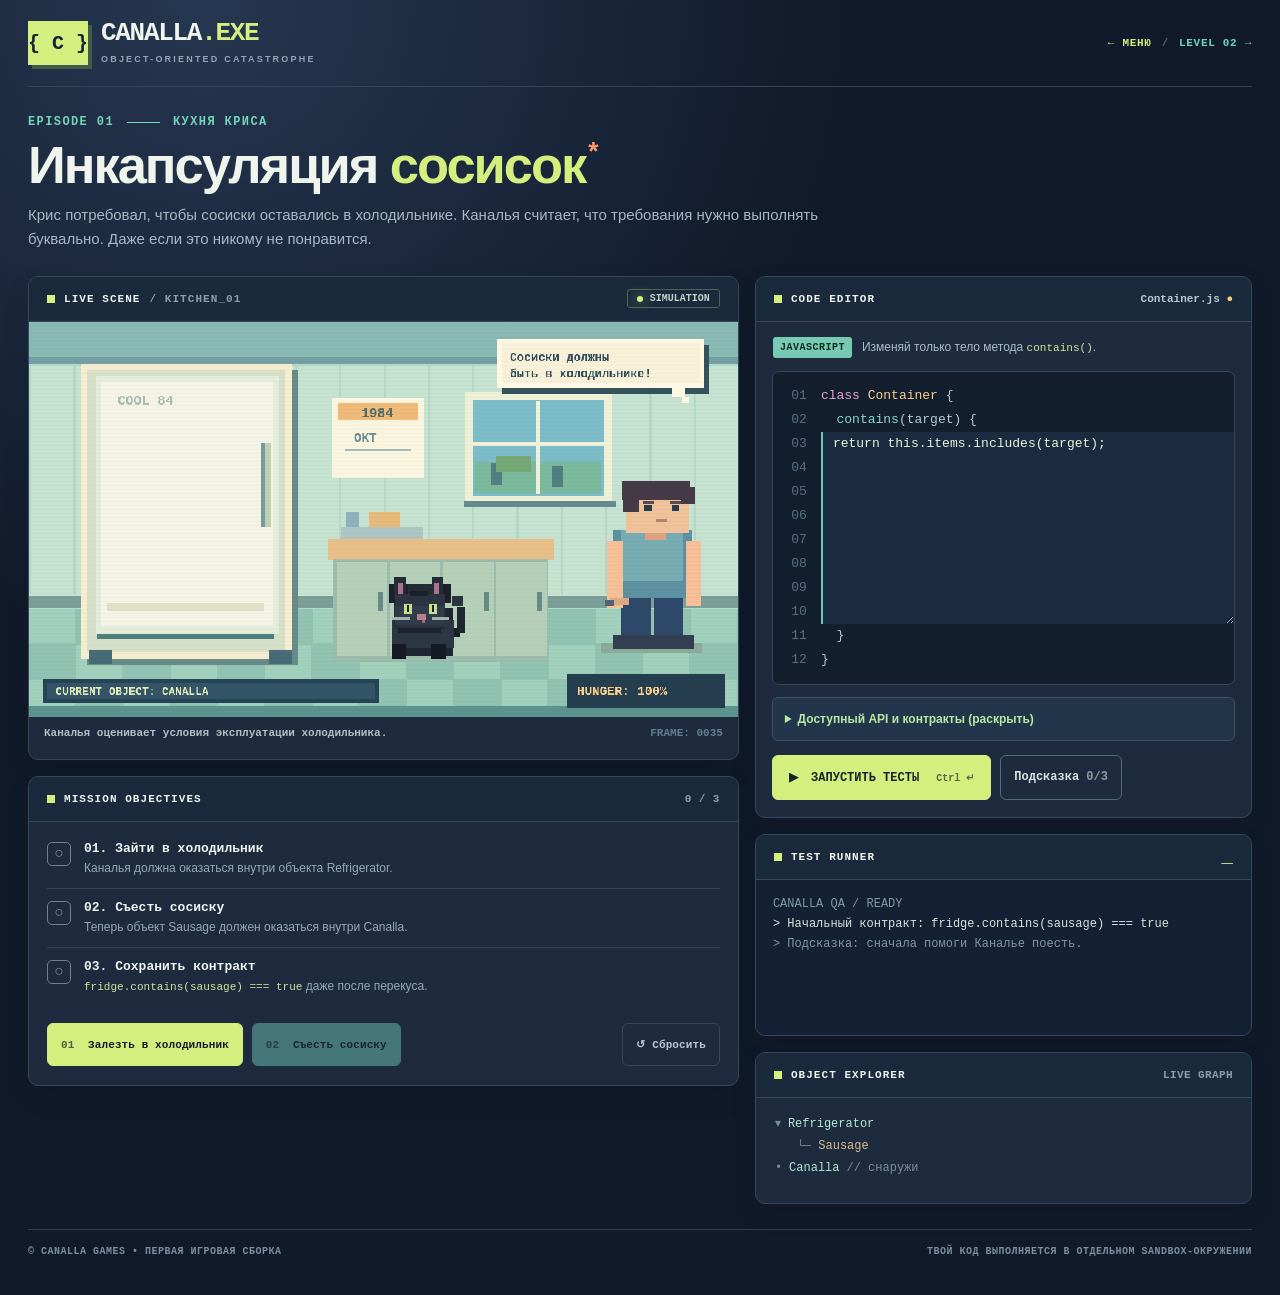
==== level1.html @ acc8ddfc "Move original sausages puzzle to level1.html with main-menu links" ====
<!doctype html>
<html lang="ru">
<head>
  <meta charset="utf-8">
  <meta name="viewport" content="width=device-width, initial-scale=1">
  <meta name="theme-color" content="#131d2d">
  <meta name="description" content="CANALLA.EXE — браузерная головоломка для программистов по вселенной «Ретро Бит». Уровень 01: ООП-сосиски.">
  <title>CANALLA.EXE | 01: Инкапсуляция</title>
  <style>
:root{--bg:#111a2a;--bg2:#182437;--panel:#1e2b3e;--panel2:#233449;--line:#35475c;--txt:#eff5ed;--muted:#91a5b4;--green:#d4ef7d;--teal:#73d4ba;--yellow:#f7cc76;--orange:#ff9a67;--red:#ff7b8b;--dark:#121c2b;--mono:ui-monospace,SFMono-Regular,Consolas,"Liberation Mono",monospace}
*{box-sizing:border-box}html{scroll-behavior:smooth}body{margin:0;background:radial-gradient(circle at 16% 0%,#263751 0%,transparent 38%),var(--bg);color:var(--txt);font-family:Inter,"Segoe UI",Arial,sans-serif;font-size:15px;line-height:1.5}button,textarea{font:inherit}button{cursor:pointer;-webkit-tap-highlight-color:transparent}button:disabled{opacity:.46;cursor:not-allowed}button:focus-visible,textarea:focus-visible{outline:3px solid var(--teal);outline-offset:3px}code{font-family:var(--mono);font-size:.92em;color:#c9e99a}.app-shell{max-width:1530px;margin:auto;padding:0 28px}.topbar{height:87px;display:flex;align-items:center;justify-content:space-between;border-bottom:1px solid #354559;gap:18px}.brand{display:flex;gap:13px;align-items:center}.brand-symbol{display:grid;place-items:center;background:var(--green);color:#172237;font:bold 20px var(--mono);height:44px;min-width:58px;box-shadow:4px 4px 0 #415a4a}.brand-title{font-family:var(--mono);font-size:26px;font-weight:900;letter-spacing:-1.3px;line-height:1}.brand-title span{color:var(--green)}.brand-sub{font-size:9px;letter-spacing:2.2px;color:var(--muted);font-weight:800;margin-top:7px}.top-meta{font:700 11px var(--mono);color:#aebdba;letter-spacing:.7px;white-space:nowrap;display:flex;align-items:center;gap:10px}.build-dot,.live-dot{display:inline-block;border-radius:100%;width:8px;height:8px;background:var(--green);box-shadow:0 0 13px #a5d96a}.meta-divider{color:#526377}.hero{padding:28px 0 25px}.eyebrow{display:flex;align-items:center;gap:13px;font:700 12px var(--mono);letter-spacing:1.4px;color:var(--teal)}.eyebrow-rule{height:1px;width:33px;background:var(--teal)}.hero h1{font-size:clamp(32px,4.1vw,56px);letter-spacing:-2px;line-height:1.04;margin:9px 0 10px;font-weight:900}.hero h1>span:first-child{color:var(--green)}.accent-star{font-size:.5em;color:var(--orange);vertical-align:top;margin-left:3px}.hero p{color:#a8b8c6;max-width:840px;margin:0;line-height:1.6}.play-layout{display:grid;grid-template-columns:minmax(0,1.43fr) minmax(380px,1fr);gap:16px;align-items:start}.left-stack,.right-stack{display:flex;flex-direction:column;gap:16px;min-width:0}.panel{background:var(--panel);border:1px solid var(--line);border-radius:10px;overflow:hidden;box-shadow:0 10px 30px #00000012}.panel-bar{height:45px;display:flex;align-items:center;justify-content:space-between;padding:0 18px;border-bottom:1px solid var(--line);background:#1a293c;gap:12px}.panel-title{font:800 11px var(--mono);letter-spacing:1.05px;display:flex;align-items:center;gap:9px;white-space:nowrap}.panel-square{width:8px;height:8px;background:var(--green);display:inline-block}.subtle,.small-label{color:#8d9eaf}.small-label{font:700 11px var(--mono);letter-spacing:.4px}.pill{display:inline-flex;align-items:center;gap:7px;border:1px solid #4c655b;padding:3px 9px;color:#b9d5c9;border-radius:3px;font:700 10px var(--mono)}.live-dot{height:6px;width:6px}.canvas-wrap{background:#b5d9cc;line-height:0;position:relative}.canvas-wrap:before{content:"";pointer-events:none;position:absolute;inset:0;background:repeating-linear-gradient(to bottom,transparent 0,transparent 3px,#0000000a 4px);z-index:1}canvas{display:block;width:100%;height:auto;image-rendering:pixelated}.scene-caption{padding:10px 15px;font:600 11px var(--mono);color:#afc1c1;display:flex;justify-content:space-between;gap:15px;min-height:42px}.frame-counter{color:#607e92;white-space:nowrap}.objective-list{padding:8px 18px 0}.objective{display:flex;gap:13px;border-bottom:1px solid #334155;padding:11px 0;align-items:flex-start}.objective:last-child{border-bottom:0}.objective .status-icon{display:grid;place-items:center;border:1px solid #6e8091;width:24px;height:24px;border-radius:5px;flex-shrink:0;color:#7c90a1;line-height:1;font:800 16px var(--mono);margin-top:1px}.objective.done .status-icon{background:var(--green);border-color:var(--green);color:#162433}.objective>div{display:flex;flex-direction:column;gap:3px}.objective b{font:800 13px var(--mono);color:#edf3ee}.objective.done b{color:var(--green)}.objective span:last-child{font-size:12px;color:#93a9b8}.actions{padding:17px 18px 19px;display:flex;flex-wrap:wrap;gap:9px}.action{border-radius:6px;border:1px solid var(--line);padding:12px 13px;font:800 11px var(--mono);letter-spacing:.1px;min-height:43px}.action span{opacity:.67;margin-right:7px}.action.primary{background:var(--green);color:var(--dark);border-color:var(--green)}.action.secondary{background:#74cfbf;color:var(--dark);border-color:#74cfbf}.action.ghost{color:#bac7d0;background:transparent;margin-left:auto}.action:not(:disabled):hover,.run-button:hover{filter:brightness(1.08)}.editor-intro{padding:15px 17px 13px;display:flex;align-items:center;gap:10px;color:#a9bdc9;font-size:12px}.chip{font:900 10px var(--mono);letter-spacing:.5px;color:#102b24;background:#77cbb2;padding:5px 7px;border-radius:3px;white-space:nowrap}.file-tab{font:700 11px var(--mono);color:#b4ccd0;white-space:nowrap}.file-tab span{color:var(--yellow)}.code-shell{background:#131e2f;margin:0 16px 12px;border:1px solid #34475e;border-radius:7px;padding:12px 0;overflow:auto;font:13px/24px var(--mono);min-width:0}.code-line{white-space:pre;min-height:24px;display:flex}.ln{width:48px;flex-shrink:0;padding:0 14px 0 10px;text-align:right;color:#577087;user-select:none}.code-line.muted{color:#b4c9d5}.keyword{color:#e8a3d7}.type{color:#f7d08f}.function{color:#84d9ce}.input-row{display:flex;min-height:192px}.gutter{width:48px;flex-shrink:0;display:flex;flex-direction:column;text-align:right;padding:0 14px 0 10px;color:#577087;user-select:none}.gutter span{height:24px}.input-row textarea{background:#1b2b40;border:0;border-left:2px solid #74c4b0;border-radius:0;resize:vertical;display:block;flex:1;min-width:0;min-height:192px;height:192px;color:#e5f6db;outline:0;padding:0 10px;font:13px/24px var(--mono);white-space:pre;tab-size:2}.input-row textarea:focus{background:#1d3146;outline:0}.api-note{margin:0 16px;padding:12px;display:flex;gap:11px;border:1px solid #3b5267;border-radius:6px;background:#23354a;color:#acc2cd;font-size:12px}.api-icon{background:#6fabb0;color:#112436;border-radius:100%;height:18px;width:18px;display:grid;place-items:center;flex-shrink:0;font:900 13px var(--mono)}.editor-actions{display:flex;gap:9px;margin:14px 16px 17px}.run-button{background:var(--green);border:1px solid var(--green);padding:12px 16px;border-radius:6px;color:#172329;font:900 12px var(--mono);min-height:45px}.run-button>span:first-child{margin-right:6px}.keyboard-hint{font-size:10px;opacity:.65;margin-left:10px}.hint-button{background:transparent;border:1px solid #526c7f;padding:12px 13px;border-radius:6px;color:#d7e4e5;font:700 12px var(--mono);min-height:45px}.hint-button span{opacity:.6}.hint-message{padding:12px 14px;margin:0 16px 16px;background:#334153;border-left:3px solid var(--yellow);font-size:12px;color:#f0d5a6}.hint-message[hidden]{display:none}.terminal-output{background:#142034;min-height:155px;max-height:275px;overflow-y:auto;padding:14px 17px;font:12px/1.7 var(--mono);color:#d7e4dc}.terminal-line{overflow-wrap:anywhere}.terminal-line.dim{color:#7f97a8}.terminal-line.ok{color:#b5ec9f}.terminal-line.fail{color:#ffabb1}.terminal-line.warn{color:#edcd83}.terminal-cursor{color:var(--green);font:900 19px var(--mono);animation:blink 1s steps(1) infinite}@keyframes blink{50%{opacity:0}}.tree-content{padding:15px 19px 18px;min-height:105px;font:12px/1.85 var(--mono);color:#cfdece}.tree-node{display:flex;gap:7px}.tree-node.indent-1{padding-left:22px}.tree-node.indent-2{padding-left:44px}.tree-edge{color:#728ba0}.tree-label{color:#b1ead0}.tree-value{color:#dbbb90}.tree-comment{color:#778e9f}.footer{border-top:1px solid #304158;margin:25px 0 38px;padding-top:16px;color:#7890a1;display:flex;justify-content:space-between;gap:16px;font:700 10px var(--mono);letter-spacing:.5px}.win-layer{position:fixed;z-index:30;inset:0;display:grid;place-items:center;padding:20px;background:#0c1523db;backdrop-filter:blur(5px)}.win-layer[hidden]{display:none}.win-card{background:#233749;border:2px solid var(--green);box-shadow:13px 13px 0 #101b29;width:min(520px,100%);padding:26px;color:#f2f7ef}.win-kicker{font:900 11px var(--mono);color:#c7ee89;letter-spacing:2px}.win-cat{text-align:center;font:900 45px var(--mono);color:var(--yellow);margin-top:7px}.win-card h2{font-size:clamp(24px,5vw,34px);letter-spacing:-1px;line-height:1.14;margin:8px 0}.win-card p{color:#b3c8cd}.quote{padding:14px;background:#142739;border-left:4px solid var(--yellow);font-size:13px;line-height:1.9}.quote span{color:var(--green);font-weight:900}.win-actions{display:flex;gap:10px;flex-wrap:wrap;margin-top:19px}.next-note{font:11px var(--mono);color:#8fa4b0;margin-top:18px}
@media(max-width:1040px){.play-layout{grid-template-columns:minmax(0,1fr)}.app-shell{max-width:880px}.hero{padding:25px 0}.footer{flex-direction:column;gap:7px}}@media(max-width:560px){.app-shell{padding:0 11px}.topbar{height:75px}.brand-symbol{height:38px;min-width:46px;font-size:15px}.brand-title{font-size:21px}.brand-sub{font-size:7px;letter-spacing:1.2px}.top-meta{font-size:9px;letter-spacing:0}.top-meta .meta-divider{display:none}.top-meta{max-width:73px;white-space:normal;line-height:1.4}.hero h1{letter-spacing:-1px}.hero p{font-size:13px}.hero{padding:24px 5px 22px}.panel-bar{padding:0 11px}.panel-title{font-size:10px;gap:7px}.pill{font-size:9px}.scene-caption{font-size:10px}.frame-counter{display:none}.actions{padding:13px;gap:8px}.action{font-size:10px;padding:12px 11px}.action.ghost{margin-left:0}.objective-list{padding:6px 13px 0}.objective b{font-size:12px}.objective span:last-child{font-size:11px}.editor-intro{align-items:flex-start}.code-shell{margin:0 10px 12px;font-size:12px}.input-row textarea{font-size:12px}.ln,.gutter{width:35px;padding-right:8px}.api-note{margin:0 10px}.editor-actions{margin:12px 10px 15px;flex-wrap:wrap}.keyboard-hint{display:none}.run-button{flex:1}.terminal-output{font-size:11px}.win-card{padding:20px}.footer{font-size:9px}}

</style>
  
</head>
<body>
  <div class="app-shell">
    <header class="topbar">
      <div class="brand">
        <span class="brand-symbol" aria-hidden="true">{ C }</span>
        <div><div class="brand-title">CANALLA<span>.EXE</span></div><div class="brand-sub">OBJECT-ORIENTED CATASTROPHE</div></div>
      </div>
      <div class="top-meta"><a href="./index.html" style="color:#d4ef7d;text-decoration:none">← МЕНЮ</a><span class="meta-divider">/</span><a href="./level2.html" style="color:#73d4ba;text-decoration:none">LEVEL 02 →</a></div>
    </header>

    <main>
      <section class="hero" aria-label="Вводная информация">
        <div class="eyebrow"><span>EPISODE 01</span><span class="eyebrow-rule"></span><span>КУХНЯ КРИСА</span></div>
        <h1>Инкапсуляция <span>сосисок</span><span class="accent-star">*</span></h1>
        <p>Крис потребовал, чтобы сосиски оставались в холодильнике. Каналья считает, что требования нужно выполнять буквально. Даже если это никому не понравится.</p>
      </section>

      <div class="play-layout">
        <div class="left-stack">
          <section class="panel scene-panel" aria-labelledby="scene-title">
            <div class="panel-bar">
              <div class="panel-title" id="scene-title"><span class="panel-square"></span> LIVE SCENE <span class="subtle">/ KITCHEN_01</span></div>
              <span class="pill"><span class="live-dot"></span> SIMULATION</span>
            </div>
            <div class="canvas-wrap"><canvas id="scene" width="960" height="535" role="img" aria-label="Пиксельная сцена кухни. Слева холодильник с сосисками, Каналья и Крис. Управляйте событиями кнопками под сценой."></canvas></div>
            <div class="scene-caption"><span id="scene-status">Каналья оценивает условия эксплуатации холодильника.</span><span class="frame-counter">FRAME: <span id="frame-number">0001</span></span></div>
          </section>

          <section class="panel objectives" aria-labelledby="goal-title">
            <div class="panel-bar"><div class="panel-title" id="goal-title"><span class="panel-square"></span> MISSION OBJECTIVES</div><span class="small-label">0 / 3</span></div>
            <div class="objective-list">
              <div class="objective" id="objective-enter"><span class="status-icon" aria-hidden="true">○</span><div><b>01. Зайти в холодильник</b><span>Каналья должна оказаться внутри объекта Refrigerator.</span></div></div>
              <div class="objective" id="objective-eat"><span class="status-icon" aria-hidden="true">○</span><div><b>02. Съесть сосиску</b><span>Теперь объект Sausage должен оказаться внутри Canalla.</span></div></div>
              <div class="objective" id="objective-code"><span class="status-icon" aria-hidden="true">○</span><div><b>03. Сохранить контракт</b><span><code>fridge.contains(sausage) === true</code> даже после перекуса.</span></div></div>
            </div>
            <div class="actions">
              <button class="action primary" id="enter-btn" type="button"><span>01</span> Залезть в холодильник</button>
              <button class="action secondary" id="eat-btn" type="button" disabled><span>02</span> Съесть сосиску</button>
              <button class="action ghost" id="restart-btn" type="button" aria-label="Начать уровень заново">↺ Сбросить</button>
            </div>
          </section>
        </div>

        <div class="right-stack">
          <section class="panel editor-panel" aria-labelledby="editor-title">
            <div class="panel-bar"><div class="panel-title" id="editor-title"><span class="panel-square"></span> CODE EDITOR</div><div class="file-tab">Container.js <span>●</span></div></div>
            <div class="editor-intro"><span class="chip">JAVASCRIPT</span><span>Изменяй только тело метода <code>contains()</code>.</span></div>
            <div class="code-shell" aria-label="Редактор JavaScript">
              <div class="code-line muted"><span class="ln">01</span><span><span class="keyword">class</span> <span class="type">Container</span> {</span></div>
              <div class="code-line muted"><span class="ln">02</span><span>  <span class="function">contains</span>(target) {</span></div>
              <div class="input-row"><div class="gutter" aria-hidden="true"><span>03</span><span>04</span><span>05</span><span>06</span><span>07</span><span>08</span><span>09</span><span>10</span></div><textarea id="code-input" spellcheck="false" autocorrect="off" autocapitalize="off" autocomplete="off" aria-label="Тело метода contains">return this.items.includes(target);</textarea></div>
              <div class="code-line muted"><span class="ln">11</span><span>  }</span></div>
              <div class="code-line muted"><span class="ln">12</span><span>}</span></div>
            </div>
            <details class="api-note" style="display:block"><summary style="cursor:pointer;color:#b9eaa5;font-weight:800">Доступный API и контракты (раскрыть)</summary><p>У каждого объекта есть массив <code>this.items</code>. Каждый вложенный объект тоже поддерживает <code>contains(target)</code>. Прямой <code>includes()</code> проверяет только непосредственные элементы.</p></details>
            <div class="editor-actions">
              <button class="run-button" id="run-btn" type="button"><span aria-hidden="true">▶</span> ЗАПУСТИТЬ ТЕСТЫ <span class="keyboard-hint">Ctrl ↵</span></button>
              <button class="hint-button" id="hint-btn" type="button">Подсказка <span id="hint-count">0/3</span></button>
            </div>
            <div id="hint" class="hint-message" hidden role="status"></div>
          </section>

          <section class="panel terminal-panel" aria-labelledby="terminal-title">
            <div class="panel-bar"><div class="panel-title" id="terminal-title"><span class="panel-square"></span> TEST RUNNER</div><span class="terminal-cursor">_</span></div>
            <div class="terminal-output" id="terminal-output" role="log" aria-live="polite" aria-atomic="false">
              <div class="terminal-line dim">CANALLA QA / READY</div>
              <div class="terminal-line">&gt; Жду, когда человек наконец запустит тесты.</div>
              <div class="terminal-line dim">&gt; P.S. Каналья не признаёт багов. Только особенности реализации.</div>
            </div>
          </section>

          <section class="panel tree-panel" aria-labelledby="tree-title">
            <div class="panel-bar"><div class="panel-title" id="tree-title"><span class="panel-square"></span> OBJECT EXPLORER</div><span class="small-label">LIVE GRAPH</span></div>
            <div class="tree-content" id="object-tree" aria-live="polite"></div>
          </section>
        </div>
      </div>
      <footer class="footer"><span>© CANALLA GAMES • ПЕРВАЯ ИГРОВАЯ СБОРКА</span><span>ТВОЙ КОД ВЫПОЛНЯЕТСЯ В ОТДЕЛЬНОМ SANDBOX-ОКРУЖЕНИИ</span></footer>
    </main>
  </div>

  <div id="win-layer" class="win-layer" hidden>
    <section class="win-card" role="dialog" aria-modal="true" aria-labelledby="win-title">
      <div class="win-kicker">TEST SUITE: ALL GREEN</div>
      <div class="win-cat" aria-hidden="true">=^.^=</div>
      <h2 id="win-title">Технически всё в холодильнике.</h2>
      <p>Просто теперь <code>Sausage</code> находится внутри <code>Canalla</code>, а <code>Canalla</code> внутри <code>Refrigerator</code>.</p>
      <div class="quote"><span>Крис:</span> «Каналья! Где сосиски?!»<br><span>Каналья:</span> «Программист называется. Совершенно не понимает композицию объектов».</div>
      <div class="win-actions"><button id="replay-btn" class="run-button" type="button">↺ ПРОЙТИ ЕЩЁ РАЗ</button><button id="close-win-btn" class="hint-button" type="button">Посмотреть код</button><a href="./index.html" class="hint-button" style="text-decoration:none">← МЕНЮ</a></div>
      <div class="next-note"><a href="./level2.html" style="color:#d4ef7d;font-weight:800">▶ LEVEL 02: «Дюке, охраняй!» — играть</a></div>
    </section>
  </div>
  <iframe id="sandbox-runner" srcdoc="&lt;!doctype html&gt;
&lt;html lang=&quot;ru&quot;&gt;
&lt;head&gt;
&lt;meta charset=&quot;utf-8&quot;&gt;
&lt;meta http-equiv=&quot;Content-Security-Policy&quot; content=&quot;default-src &#x27;none&#x27;; script-src &#x27;unsafe-inline&#x27; &#x27;unsafe-eval&#x27; blob:; worker-src blob:; connect-src &#x27;none&#x27;; img-src &#x27;none&#x27;; style-src &#x27;none&#x27;; form-action &#x27;none&#x27;; base-uri &#x27;none&#x27;&quot;&gt;
&lt;title&gt;CANALLA isolated runner&lt;/title&gt;
&lt;/head&gt;
&lt;body&gt;
&lt;script id=&quot;worker-source&quot; type=&quot;text/plain&quot;&gt;
&quot;use strict&quot;;
self.onmessage = (ev) =&gt; {
  const {id, code, inside, fed} = ev.data;
  const tests = [];
  function check(label, condition) {
    let ok = false;
    try { ok = Boolean(condition()); } catch(e) { ok = false; }
    tests.push({label, ok});
  }
  try {
    // Class definition is compiled inside a disposable Worker, never the game window.
    const makeNode = new Function(`
      return class Container {
        constructor(name) { this.name = name; this.items = []; }
        add(child) { this.items.push(child); return this; }
        contains(target) {
          ${code}
        }
      };
    `);
    const Node = makeNode();
    // The first test reflects actual player actions (the physical puzzle).
    const fridge = new Node(&quot;Refrigerator&quot;);
    const cat = new Node(&quot;Canalla&quot;);
    const sausage = new Node(&quot;Sausage&quot;);
    if (inside) fridge.add(cat);
    if (fed) cat.add(sausage);
    else fridge.add(sausage);
    check(&quot;Каналья находится внутри холодильника&quot;, () =&gt; inside === true);
    check(&quot;Каналья съела сосиску&quot;, () =&gt; fed === true);
    check(&quot;Контракт: fridge.contains(sausage) === true&quot;, () =&gt; fridge.contains(sausage) === true);
    const box = new Node(&quot;Box&quot;), cookie = new Node(&quot;Cookie&quot;); box.add(cookie);
    check(&quot;Прямое вложение работает&quot;, () =&gt; box.contains(cookie) === true);
    const extra = new Node(&quot;Bag&quot;), deep = new Node(&quot;Toy&quot;), room = new Node(&quot;Room&quot;);room.add(box);box.add(extra);extra.add(deep);
    check(&quot;Глубокая композиция (3+ уровня) работает&quot;, () =&gt; room.contains(deep) === true);
    const other = new Node(&quot;Sausage&quot;);
    check(&quot;Неизвестный объект не считается вложенным&quot;, () =&gt; fridge.contains(other) === false &amp;&amp; new Node(&quot;Empty&quot;).contains(other) === false);
    self.postMessage({kind:&quot;canalla-worker-result&quot;,id,tests});
  } catch (e) {
    self.postMessage({kind:&quot;canalla-worker-result&quot;,id,tests:[],error:(e &amp;&amp; e.message ? e.message : String(e)).slice(0,200)});
  }
};
&lt;/script&gt;
&lt;script&gt;
&quot;use strict&quot;;
const scriptText = document.getElementById(&quot;worker-source&quot;).textContent;
let currentWorker=null;
window.parent.postMessage({kind:&quot;canalla-ready&quot;},&quot;*&quot;);
window.addEventListener(&quot;message&quot;, (ev) =&gt; {
  // The parent controls the requested code. The parent window is the only accepted sender.
  if(ev.source !== window.parent || !ev.data || ev.data.kind !== &quot;canalla-run&quot;) return;
  const {id, code, inside, fed} = ev.data;
  if(typeof code !== &quot;string&quot; || code.length &gt; 10000 || typeof id !== &quot;string&quot;) {
    window.parent.postMessage({kind:&quot;canalla-result&quot;,id,error:&quot;Слишком длинный код (максимум 10 000 символов).&quot;,tests:[]},&quot;*&quot;);return;
  }
  if(currentWorker) currentWorker.terminate();
  try {
    const url = URL.createObjectURL(new Blob([scriptText], {type:&quot;text/javascript&quot;}));
    const worker = new Worker(url);
    URL.revokeObjectURL(url);
    currentWorker = worker;
    worker.onmessage = (msg) =&gt; {
      if(worker !== currentWorker || !msg.data || msg.data.id !== id) return;
      window.parent.postMessage({kind:&quot;canalla-result&quot;,id,tests:msg.data.tests,error:msg.data.error || null},&quot;*&quot;);
      worker.terminate(); currentWorker=null;
    };
    worker.onerror = (err) =&gt; {
      window.parent.postMessage({kind:&quot;canalla-result&quot;,id,error:&quot;Ошибка изолированного исполнителя: &quot;+err.message,tests:[]},&quot;*&quot;);
      worker.terminate();currentWorker=null;
    };
    worker.postMessage({id,code,inside:!!inside,fed:!!fed});
    setTimeout(()=&gt;{if(currentWorker===worker){worker.terminate();currentWorker=null;window.parent.postMessage({kind:&quot;canalla-result&quot;,id,error:&quot;Код выполнялся слишком долго. Проверь рекурсию.&quot;,tests:[]},&quot;*&quot;);}},3000);
  } catch(e) {
    window.parent.postMessage({kind:&quot;canalla-result&quot;,id,error:String(e),tests:[]},&quot;*&quot;);
  }
});
&lt;/script&gt;
&lt;/body&gt;
&lt;/html&gt;
" title="Изолированная проверка решений" sandbox="allow-scripts" hidden></iframe>
<script>
(() => {
  "use strict";
  const $ = (id) => document.getElementById(id);
  const canvas = $("scene");
  const ctx = canvas.getContext("2d");
  const code = $("code-input");
  const enterBtn = $("enter-btn"), eatBtn = $("eat-btn"), runBtn = $("run-btn");
  const terminal = $("terminal-output"), runner = $("sandbox-runner");
  const winLayer = $("win-layer");
  const STARTER = "return this.items.includes(target);";
  const SOLUTION = "return this.items.some(item =>\n  item === target || item.contains(target)\n);";
  const state = {inside:false, fed:false, passed:false, checks:[], hintIndex:0, busy:false, status:"Каналья оценивает условия эксплуатации холодильника.", frame:0};
  let pendingId = null, pendingTimeout = null, runnerReady = false;

  function line(message, style = "") {
    const el = document.createElement("div");
    el.className = "terminal-line " + style;
    el.textContent = message;
    terminal.append(el);
    terminal.scrollTop = terminal.scrollHeight;
  }
  function clearTerminal() { terminal.replaceChildren(); }
  function updateObjectives() {
    [["objective-enter",state.inside],["objective-eat",state.fed],["objective-code",state.passed]].forEach(([id,yes]) => {
      const el = $(id);
      el.classList.toggle("done", yes);
      el.querySelector(".status-icon").textContent = yes ? "✓" : "○";
    });
    $("goal-title").nextElementSibling.textContent = [state.inside,state.fed,state.passed].filter(Boolean).length+" / 3";
    enterBtn.disabled = state.inside || state.busy;
    eatBtn.disabled = !state.inside || state.fed || state.busy;
    runBtn.disabled = state.busy;
    $("scene-status").textContent = state.status;
    updateTree();
  }
  function updateTree() {
    let markup;
    if(!state.inside) {
      markup = `<div class="tree-node"><span class="tree-edge">▾</span><span class="tree-label">Refrigerator</span></div>
      <div class="tree-node indent-1"><span class="tree-edge">└─</span><span class="tree-value">Sausage</span></div>
      <div class="tree-node"><span class="tree-edge">•</span><span class="tree-label">Canalla</span> <span class="tree-comment">// снаружи</span></div>`;
    } else if(!state.fed) {
      markup = `<div class="tree-node"><span class="tree-edge">▾</span><span class="tree-label">Refrigerator</span></div>
      <div class="tree-node indent-1"><span class="tree-edge">├─</span><span class="tree-value">Sausage</span></div>
      <div class="tree-node indent-1"><span class="tree-edge">└─</span><span class="tree-label">Canalla</span> <span class="tree-comment">// внутри</span></div>`;
    } else {
      markup = `<div class="tree-node"><span class="tree-edge">▾</span><span class="tree-label">Refrigerator</span></div>
      <div class="tree-node indent-1"><span class="tree-edge">└─</span><span class="tree-label">Canalla</span></div>
      <div class="tree-node indent-2"><span class="tree-edge">└─</span><span class="tree-value">Sausage</span> <span class="tree-comment">// съедена</span></div>`;
    }
    $("object-tree").innerHTML = markup;
  }
  function reset() {
    if (pendingTimeout) { clearTimeout(pendingTimeout); pendingTimeout=null; }
    pendingId = null; state.busy = false;
    state.inside = false; state.fed = false; state.passed = false; state.checks = []; state.hintIndex = 0;
    state.status = "Каналья оценивает условия эксплуатации холодильника.";
    $("hint").hidden = true; $("hint").replaceChildren(); $("hint-count").textContent="0/3";
    code.value = STARTER;
    winLayer.hidden = true;
    clearTerminal(); line("CANALLA QA / READY", "dim"); line("> Начальный контракт: fridge.contains(sausage) === true"); line("> Подсказка: сначала помоги Каналье поесть.", "dim");
    updateObjectives();
  }
  enterBtn.addEventListener("click", () => {
    if (state.inside) return;
    state.inside = true;
    state.status = "Каналья внутри Refrigerator. Теперь все взгляды на сосиску.";
    line("> Действие: Refrigerator.add(Canalla)", "ok");
    updateObjectives();
  });
  eatBtn.addEventListener("click", () => {
    if(!state.inside || state.fed) return;
    state.fed = true; state.passed = false;
    state.status = "Сосиска съедена. Но старый contains() не видит её внутри Канальи.";
    line("> Действие: Refrigerator.remove(Sausage)", "warn");
    line("> Действие: Canalla.add(Sausage)", "warn");
    line("> Теперь реализуй рекурсивный contains() и запусти тесты.", "dim");
    updateObjectives();
  });
  $("restart-btn").addEventListener("click", reset);
  $("replay-btn").addEventListener("click", () => { reset(); window.scrollTo({top:0,behavior:"smooth"}); });
  $("close-win-btn").addEventListener("click", () => { winLayer.hidden = true; });
  winLayer.addEventListener("click", (ev) => { if(ev.target === winLayer) winLayer.hidden = true; });
  document.addEventListener("keydown", (ev) => {
    if ((ev.ctrlKey || ev.metaKey) && ev.key === "Enter") {ev.preventDefault(); runTests();}
    if (ev.key === "Escape" && !winLayer.hidden) winLayer.hidden = true;
  });
  code.addEventListener("keydown", (ev) => {
    if(ev.key === "Tab") {ev.preventDefault(); const a=code.selectionStart,b=code.selectionEnd;code.setRangeText("  ", a,b,"end");}
  });
  const hints = [
    "Сейчас includes() видит только непосредственных детей объекта. А где именно теперь лежит сосиска? Посмотри на дерево объектов.",
    "Перебери this.items. Для каждого item проверь: это target? Если нет, попробуй item.contains(target). Подойдёт Array.prototype.some().",
    "Готовый пример рекурсивной проверки. Можешь вставить его и запустить тесты."
  ];
  $("hint-btn").addEventListener("click", () => {
    if(state.hintIndex < 3) state.hintIndex++;
    $("hint-count").textContent = state.hintIndex+"/3";
    const hint=$("hint"); hint.hidden=false;hint.replaceChildren();
    const text=document.createElement("span"); text.textContent = hints[state.hintIndex-1];hint.append(text);
    if (state.hintIndex === 3) {
      const btn=document.createElement("button");btn.type="button";btn.className="hint-button";btn.style.cssText="display:block;margin-top:10px;background:#263d49";btn.textContent="Вставить пример в редактор";
      btn.onclick=()=>{code.value=SOLUTION;code.focus();};hint.append(btn);
    }
  });
  runner.addEventListener("load", () => { runnerReady=true; });
  window.addEventListener("message", (ev) => {
    if (ev.source !== runner.contentWindow || !ev.data) return;
    if (ev.data.kind === "canalla-ready") { runnerReady = true; return; }
    if (ev.data.kind !== "canalla-result" || ev.data.id !== pendingId) return;
    finishTests(ev.data);
  });
  function finishTests(result) {
    if (!state.busy) return;
    clearTimeout(pendingTimeout); pendingTimeout=null;pendingId=null;
    state.busy=false;
    runBtn.textContent="▶ ЗАПУСТИТЬ ТЕСТЫ";
    const tests=Array.isArray(result.tests)?result.tests:[];
    if (result.error) line("✕ " + String(result.error).slice(0,220), "fail");
    for(const t of tests) line((t.ok?"✓ ":"✕ ")+String(t.label).slice(0,120),t.ok?"ok":"fail");
    const allPass = !result.error && tests.length>=6 && tests.every(t=>t.ok);
    state.passed=allPass;
    if(allPass) {
      state.status="Контракт выполнен. Крис собирается задать неприятный вопрос.";
      line("> TESTS PASSED: 6/6", "ok");
      line("> Object-oriented catastrophe successfully deployed.", "ok");
      setTimeout(() => { winLayer.hidden = false; $("replay-btn").focus(); }, 480);
    } else {
      state.status = "Тесты не пройдены. Каналья считает, что проблема на стороне разработчика.";
      line("> Найдено нарушение контракта. Исправь код и повтори проверку.", "warn");
    }
    updateObjectives();
  }
  function runTests() {
    if(state.busy) return;
    if(!runnerReady){line("> Песочница ещё не загрузилась. Повтори попытку.","warn");return;}
    state.busy=true;state.passed=false;
    updateObjectives();
    clearTerminal();line("CANALLA QA / RUNNING", "dim");
    line("> Собираю объекты и запускаю проверки...");
    const id = (globalThis.crypto && crypto.randomUUID) ? crypto.randomUUID() : `${Date.now()}-${Math.random()}`;
    pendingId = id;
    runBtn.textContent="ПРОВЕРЯЮ...";
    pendingTimeout=setTimeout(() => finishTests({error:"Превышено время выполнения (3 секунды). Проверь бесконечные циклы.", tests:[]}), 3400);
    runner.contentWindow.postMessage({kind:"canalla-run",id,code:code.value,inside:state.inside,fed:state.fed},"*");
  }
  runBtn.addEventListener("click", runTests);

  // Scene: handmade retro pixel-art, rendered without external image assets.
  const W=960,H=535;
  ctx.imageSmoothingEnabled=false;
  const px=(x,y,w,h,c)=>{ctx.fillStyle=c;ctx.fillRect(Math.round(x),Math.round(y),Math.round(w),Math.round(h));};
  const txt=(s,x,y,size=18,c="#20394b",align="left")=>{ctx.font=`bold ${size}px monospace`;ctx.textAlign=align;ctx.fillStyle=c;ctx.fillText(s,x,y);ctx.textAlign="left";};
  const diamond=(x,y,c)=>{px(x+4,y,8,8,c);px(x,y+4,16,8,c);px(x+4,y+12,8,8,c);};
  function drawFridge(t) {
    // Back shadow and bulky housing.
    px(78,65,286,400,"#668b88");px(70,57,286,400,"#f5edce");px(79,65,267,382,"#d6e0c8");
    px(92,79,240,351,"#4c7f7d");px(101,90,224,332,"#a4d2bd");
    px(101,220,224,8,"#578986");px(101,327,224,8,"#578986");
    px(109,100,208,12,"#c0d8c4");
    // Cooling props.
    px(117,236,72,72,"#ebac67");px(124,230,58,16,"#efcd94");
    px(275,260,36,47,"#b9c5e2");px(282,251,22,14,"#e3e8f0");
    txt("M!LK",282,289,10,"#4c789c");
    if(!state.fed){
      px(125,150,128,45,"#f8f2ce");px(132,158,114,9,"#d7e7c8");
      drawSausage(143,166);drawSausage(191,166);
    }
    // Door/hinges, open when cat inside.
    if (!state.inside) {
      px(91,73,247,349,"#e4eddb");px(98,81,232,331,"#f5f3e5");
      px(318,164,10,113,"#c0d0b4");px(314,164,5,113,"#779ca0");
      px(106,381,212,10,"#e0e1c8");
      txt("COOL 84",120,112,18,"#a7bcb7");
    } else {
      px(42,78,42,338,"#ecefdc");px(43,83,34,325,"#f9f6e9");px(46,154,7,101,"#6e9495");
      px(73,60,20,355,"#d0d8c5");
      if (state.fed) {
        diamond(281,135,"#ffcc72");diamond(302,206,"#f8bd73");
      }
    }
    px(81,444,31,19,"#476b77");px(325,444,31,19,"#476b77");
  }
  function drawSausage(x,y){
    px(x+3,y+1,35,18,"#975146");px(x,y+4,42,12,"#9c5246");px(x+5,y+4,32,7,"#d18a64");
    px(x-6,y+7,8,8,"#f5c18c");px(x+40,y+7,8,8,"#f5c18c");
  }
  function drawCat(x,y,t){
    const bob=Math.round(Math.sin(t/480)*2);
    y+=bob;
    // Tail arcs as pixel staircase.
    const swing=Math.round(Math.sin(t/330)*5);
    px(x+87,y+69,13,13,"#171c25");px(x+96,y+46+swing,12,35,"#202630");px(x+90,y+31+swing,15,14,"#2b333f");
    px(x+15,y+42,76,66,"#202631");px(x+8,y+58,84,39,"#2d3643");
    // Belly is rounder after sausages.
    if(state.fed){px(x+35,y+59,54,48,"#414a59");px(x+43,y+99,36,12,"#2d3643");}
    px(x+8,y+91,19,21,"#141923");px(x+61,y+91,21,21,"#141923");
    px(x+11,y+10,69,61,"#252b37");px(x+5,y+10,25,25,"#1b202b");px(x+62,y+10,26,25,"#1b202b");
    px(x+11,y+1,16,31,"#252b37");px(x+62,y+1,16,31,"#252b37");
    px(x+17,y+9,7,15,"#ab728b");px(x+65,y+9,7,15,"#ab728b");
    px(x+13,y+24,67,44,"#2c3441");px(x+13,y+40,66,25,"#323b49");
    px(x+25,y+37,10,13,"#cadf8a");px(x+59,y+37,10,13,"#cadf8a");
    px(x+29,y+38,3,10,"#172027");px(x+62,y+38,3,10,"#172027");
    px(x+43,y+51,11,7,"#b38191");px(x+49,y+58,4,5,"#9b6c80");
    px(x+9,y+55,24,3,"#a4b5ad");px(x+63,y+55,23,3,"#a4b5ad");
    px(x+16,y+69,59,7,"#1d232d");px(x+33,y+20,24,6,"#1b212b");
    if(state.fed)diamond(x+72,y+9,"#ffe07b");
  }
  function drawChris(t){
    const x=772,y=216;
    // shadow
    px(x+3,y+219,136,13,"#8aab9c");
    // legs
    px(x+29,y+146,41,74,"#2d4869");px(x+74,y+146,39,74,"#2d4869");
    px(x+19,y+208,56,19,"#343e51");px(x+71,y+208,58,19,"#343e51");
    // torso
    px(x+19,y+66,107,92,"#5c91a2");px(x+29,y+66,85,69,"#77acb2");
    px(x+10,y+80,22,92,"#f6bf97");px(x+118,y+80,20,89,"#f6bf97");
    // neck/head
    px(x+62,y+51,28,28,"#dea282");px(x+37,y+4,84,66,"#efc29a");
    px(x+31,y-1,92,26,"#453b46");px(x+32,y+10,22,31,"#453b46");px(x+111,y+8,19,23,"#453b46");
    px(x+61,y+32,10,8,"#293d50");px(x+98,y+32,10,8,"#293d50");
    // grumpy eyebrows change with state
    px(x+59,y+(state.fed?24:27),15,4,"#5a4b4c");px(x+96,y+(state.fed?24:27),15,4,"#5a4b4c");
    px(x+77,y+51,15,4,"#b8846b");
    // arm and watch
    px(x+15,y+158,25,9,"#dcab86");px(x+8,y+161,12,7,"#536279");
  }
  function speech(textLines,x,y,w=300) {
    const h=22+textLines.length*22;
    px(x+7,y+8,w,h,"#35535c");px(x,y,w,h,"#fff9e4");px(x+6,y+6,w-12,h-12,"#f7f1d9");
    px(x+w-44,y+h,18,12,"#fff9e4");px(x+w-30,y+h+12,10,9,"#fff9e4");
    for(let i=0;i<textLines.length;i++) txt(textLines[i],x+17,y+30+i*22,16,"#334c58");
  }
  let lastPaint = 0;
  function drawScene(t) {
    if (t - lastPaint < 33) { requestAnimationFrame(drawScene); return; }
    lastPaint = t;
    state.frame++;
    ctx.clearRect(0,0,W,H);
    px(0,0,W,H,"#b3d9cd");
    // wall, trim and checker floor
    px(0,0,W,47,"#88b9b2");px(0,47,W,10,"#759fa4");
    px(0,59,W,312,"#c6e2d1");
    for(let x=0;x<W;x+=60)px(x,59,3,310,"#b5d8c7");
    px(0,371,W,17,"#7b9e98");px(0,389,W,146,"#91c3b2");
    for(let yy=389;yy<H;yy+=48)for(let xx=0;xx<W;xx+=64){px(xx,yy,62,46,(Math.floor(xx/64)+Math.floor((yy-389)/48))%2?"#91c3b2":"#a1d0bd");}
    px(0,520,W,15,"#5d938e");
    // kitchen cabinets and counter on right
    px(405,294,306,28,"#e8bf88");px(412,321,291,139,"#9cbdab");
    for(let x=417;x<704;x+=72){px(x,325,68,128,"#b5cfb8");px(x+55,366,7,25,"#668b86");}
    px(423,277,110,17,"#adc6c3");px(429,257,18,21,"#8eb1bc");px(460,258,43,20,"#e6ba78");
    // window
    px(590,95,199,150,"#eff1d6");px(601,105,177,130,"#7bbcc8");px(604,190,171,41,"#7bb99c");px(601,162,177,6,"#f1f0d8");px(686,107,6,126,"#f1f0d8");px(589,243,206,8,"#648c90");
    px(626,191,15,30,"#527f81");px(632,181,48,22,"#74a875");px(708,195,15,29,"#527f81");
    // top calendar
    px(410,103,125,108,"#f9f5de");px(419,110,108,23,"#f0ba79");txt("1984",450,129,18,"#4d6e6e");txt("OKT",440,162,17,"#728f95");px(428,172,89,3,"#a8bcba");
    drawFridge(t);
    drawChris(t);
    if(state.inside){drawCat(166,265,t);}else{drawCat(483,346,t);}
    // speech from Chris, adjusts to scene events
    if(state.passed) speech(["КАНАЛЬЯ!", "ГДЕ СОСИСКИ?!"],635,23,275);
    else if(state.fed) speech(["Я ЖЕ СКАЗАЛ:","НЕ ТРОГАТЬ СОСИСКИ!"],632,23,287);
    else speech(["Сосиски должны", "быть в холодильнике!"],634,23,280);
    // bottom info bar in scene
    px(19,483,455,33,"#264455");px(25,489,443,21,"#345568");
    txt("CURRENT OBJECT: CANALLA",36,505,15,"#e4eeba");
    px(728,477,214,46,"#263f50");txt(state.fed?"HUNGER: 0%":"HUNGER: 100%",742,505,17,state.fed?"#d1e78a":"#ffd18b");
    $("frame-number").textContent=String(state.frame%9999).padStart(4,"0");
    requestAnimationFrame(drawScene);
  }
  reset();
  requestAnimationFrame(drawScene);
})();

</script>
</body>
</html>
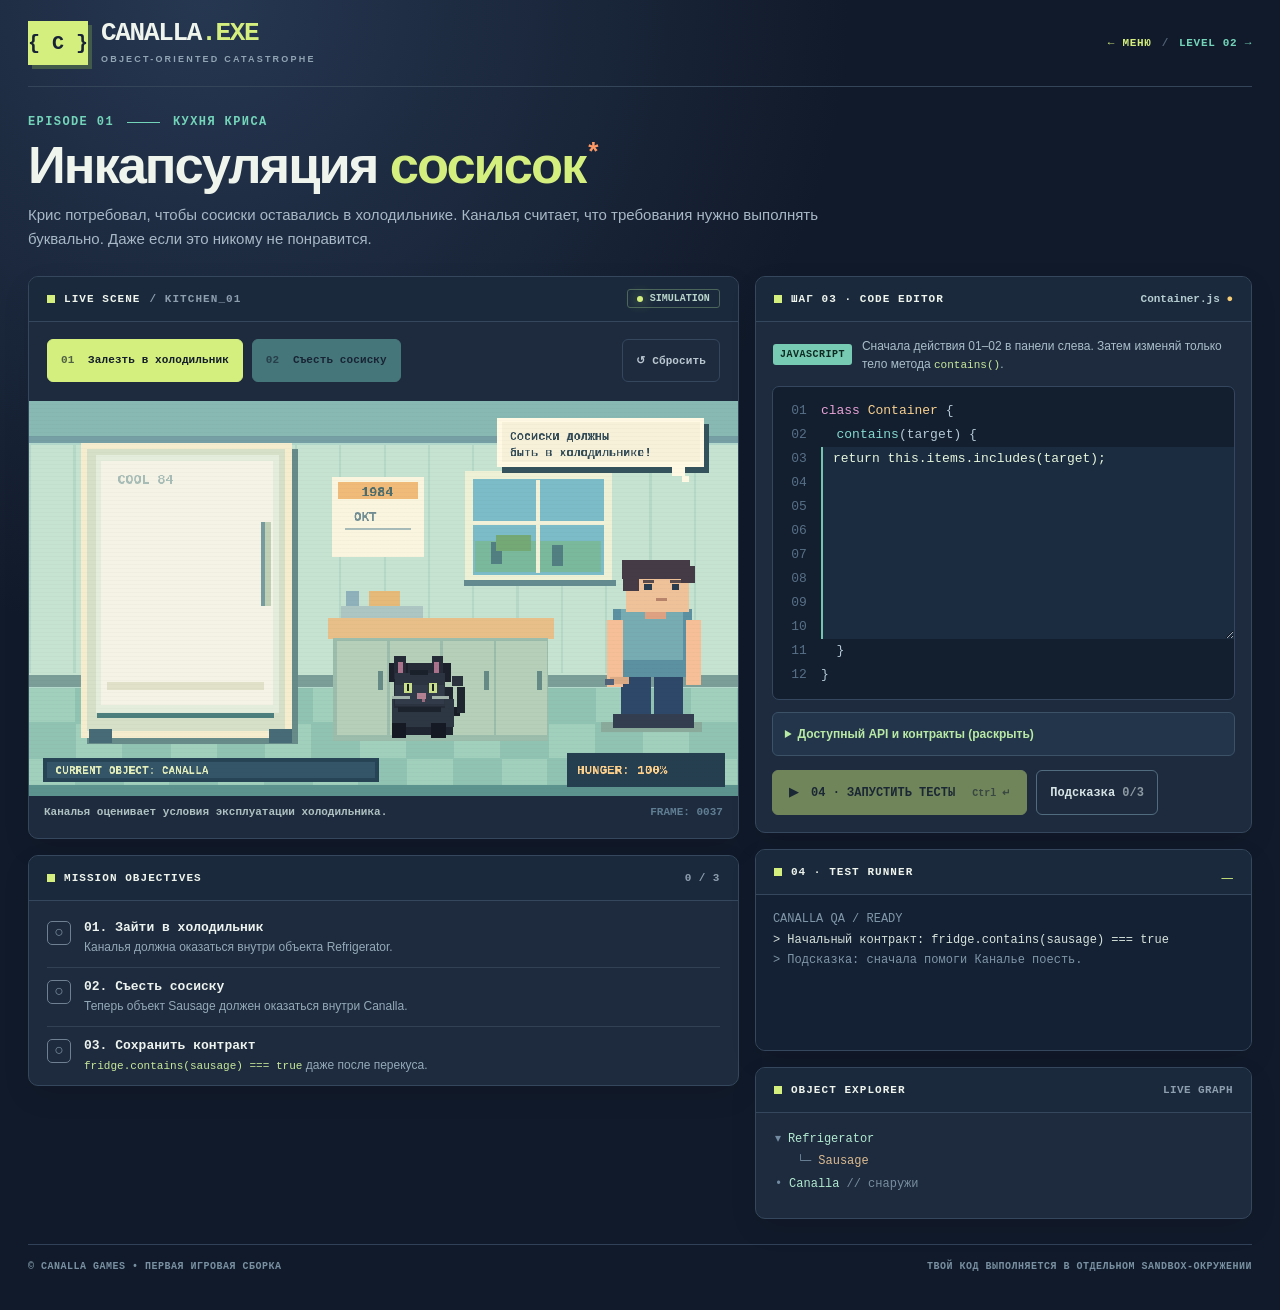
==== commit ef3f81d2: "Move level 01 actions above scene; enforce action order and unify solution hint" ====
--- a/level1.html
+++ b/level1.html
@@ -38,6 +38,11 @@
               <div class="panel-title" id="scene-title"><span class="panel-square"></span> LIVE SCENE <span class="subtle">/ KITCHEN_01</span></div>
               <span class="pill"><span class="live-dot"></span> SIMULATION</span>
             </div>
+            <div class="actions">
+              <button class="action primary" id="enter-btn" type="button"><span>01</span> Залезть в холодильник</button>
+              <button class="action secondary" id="eat-btn" type="button" disabled><span>02</span> Съесть сосиску</button>
+              <button class="action ghost" id="restart-btn" type="button" aria-label="Начать уровень заново">↺ Сбросить</button>
+            </div>
             <div class="canvas-wrap"><canvas id="scene" width="960" height="535" role="img" aria-label="Пиксельная сцена кухни. Слева холодильник с сосисками, Каналья и Крис. Управляйте событиями кнопками под сценой."></canvas></div>
             <div class="scene-caption"><span id="scene-status">Каналья оценивает условия эксплуатации холодильника.</span><span class="frame-counter">FRAME: <span id="frame-number">0001</span></span></div>
           </section>
@@ -49,18 +54,14 @@
               <div class="objective" id="objective-eat"><span class="status-icon" aria-hidden="true">○</span><div><b>02. Съесть сосиску</b><span>Теперь объект Sausage должен оказаться внутри Canalla.</span></div></div>
               <div class="objective" id="objective-code"><span class="status-icon" aria-hidden="true">○</span><div><b>03. Сохранить контракт</b><span><code>fridge.contains(sausage) === true</code> даже после перекуса.</span></div></div>
             </div>
-            <div class="actions">
-              <button class="action primary" id="enter-btn" type="button"><span>01</span> Залезть в холодильник</button>
-              <button class="action secondary" id="eat-btn" type="button" disabled><span>02</span> Съесть сосиску</button>
-              <button class="action ghost" id="restart-btn" type="button" aria-label="Начать уровень заново">↺ Сбросить</button>
-            </div>
+
           </section>
         </div>
 
         <div class="right-stack">
           <section class="panel editor-panel" aria-labelledby="editor-title">
-            <div class="panel-bar"><div class="panel-title" id="editor-title"><span class="panel-square"></span> CODE EDITOR</div><div class="file-tab">Container.js <span>●</span></div></div>
-            <div class="editor-intro"><span class="chip">JAVASCRIPT</span><span>Изменяй только тело метода <code>contains()</code>.</span></div>
+            <div class="panel-bar"><div class="panel-title" id="editor-title"><span class="panel-square"></span> ШАГ 03 · CODE EDITOR</div><div class="file-tab">Container.js <span>●</span></div></div>
+            <div class="editor-intro"><span class="chip">JAVASCRIPT</span><span>Сначала действия 01–02 в панели слева. Затем изменяй только тело метода <code>contains()</code>.</span></div>
             <div class="code-shell" aria-label="Редактор JavaScript">
               <div class="code-line muted"><span class="ln">01</span><span><span class="keyword">class</span> <span class="type">Container</span> {</span></div>
               <div class="code-line muted"><span class="ln">02</span><span>  <span class="function">contains</span>(target) {</span></div>
@@ -70,14 +71,14 @@
             </div>
             <details class="api-note" style="display:block"><summary style="cursor:pointer;color:#b9eaa5;font-weight:800">Доступный API и контракты (раскрыть)</summary><p>У каждого объекта есть массив <code>this.items</code>. Каждый вложенный объект тоже поддерживает <code>contains(target)</code>. Прямой <code>includes()</code> проверяет только непосредственные элементы.</p></details>
             <div class="editor-actions">
-              <button class="run-button" id="run-btn" type="button"><span aria-hidden="true">▶</span> ЗАПУСТИТЬ ТЕСТЫ <span class="keyboard-hint">Ctrl ↵</span></button>
+              <button class="run-button" id="run-btn" type="button" disabled title="Сначала залезь в холодильник и съешь сосиску"><span aria-hidden="true">▶</span> 04 · ЗАПУСТИТЬ ТЕСТЫ <span class="keyboard-hint">Ctrl ↵</span></button>
               <button class="hint-button" id="hint-btn" type="button">Подсказка <span id="hint-count">0/3</span></button>
             </div>
             <div id="hint" class="hint-message" hidden role="status"></div>
           </section>
 
           <section class="panel terminal-panel" aria-labelledby="terminal-title">
-            <div class="panel-bar"><div class="panel-title" id="terminal-title"><span class="panel-square"></span> TEST RUNNER</div><span class="terminal-cursor">_</span></div>
+            <div class="panel-bar"><div class="panel-title" id="terminal-title"><span class="panel-square"></span> 04 · TEST RUNNER</div><span class="terminal-cursor">_</span></div>
             <div class="terminal-output" id="terminal-output" role="log" aria-live="polite" aria-atomic="false">
               <div class="terminal-line dim">CANALLA QA / READY</div>
               <div class="terminal-line">&gt; Жду, когда человек наконец запустит тесты.</div>
@@ -227,7 +228,7 @@
     $("goal-title").nextElementSibling.textContent = [state.inside,state.fed,state.passed].filter(Boolean).length+" / 3";
     enterBtn.disabled = state.inside || state.busy;
     eatBtn.disabled = !state.inside || state.fed || state.busy;
-    runBtn.disabled = state.busy;
+    runBtn.disabled = state.busy || !state.fed;
     $("scene-status").textContent = state.status;
     updateTree();
   }
@@ -289,7 +290,7 @@
   const hints = [
     "Сейчас includes() видит только непосредственных детей объекта. А где именно теперь лежит сосиска? Посмотри на дерево объектов.",
     "Перебери this.items. Для каждого item проверь: это target? Если нет, попробуй item.contains(target). Подойдёт Array.prototype.some().",
-    "Готовый пример рекурсивной проверки. Можешь вставить его и запустить тесты."
+    "Готовое решение рекурсивной проверки. Можешь вставить его в редактор и запустить тесты."
   ];
   $("hint-btn").addEventListener("click", () => {
     if(state.hintIndex < 3) state.hintIndex++;
@@ -297,7 +298,7 @@
     const hint=$("hint"); hint.hidden=false;hint.replaceChildren();
     const text=document.createElement("span"); text.textContent = hints[state.hintIndex-1];hint.append(text);
     if (state.hintIndex === 3) {
-      const btn=document.createElement("button");btn.type="button";btn.className="hint-button";btn.style.cssText="display:block;margin-top:10px;background:#263d49";btn.textContent="Вставить пример в редактор";
+      const btn=document.createElement("button");btn.type="button";btn.className="hint-button";btn.style.cssText="display:block;margin-top:10px;background:#263d49";btn.textContent="ВСТАВИТЬ РЕШЕНИЕ";
       btn.onclick=()=>{code.value=SOLUTION;code.focus();};hint.append(btn);
     }
   });
@@ -312,7 +313,7 @@
     if (!state.busy) return;
     clearTimeout(pendingTimeout); pendingTimeout=null;pendingId=null;
     state.busy=false;
-    runBtn.textContent="▶ ЗАПУСТИТЬ ТЕСТЫ";
+    runBtn.textContent="▶ 04 · ЗАПУСТИТЬ ТЕСТЫ";
     const tests=Array.isArray(result.tests)?result.tests:[];
     if (result.error) line("✕ " + String(result.error).slice(0,220), "fail");
     for(const t of tests) line((t.ok?"✓ ":"✕ ")+String(t.label).slice(0,120),t.ok?"ok":"fail");
@@ -331,6 +332,7 @@
   }
   function runTests() {
     if(state.busy) return;
+    if(!state.fed){line("> Сначала выполни действия 01 и 02: залезь в холодильник и съешь сосиску.","warn");return;}
     if(!runnerReady){line("> Песочница ещё не загрузилась. Повтори попытку.","warn");return;}
     state.busy=true;state.passed=false;
     updateObjectives();
